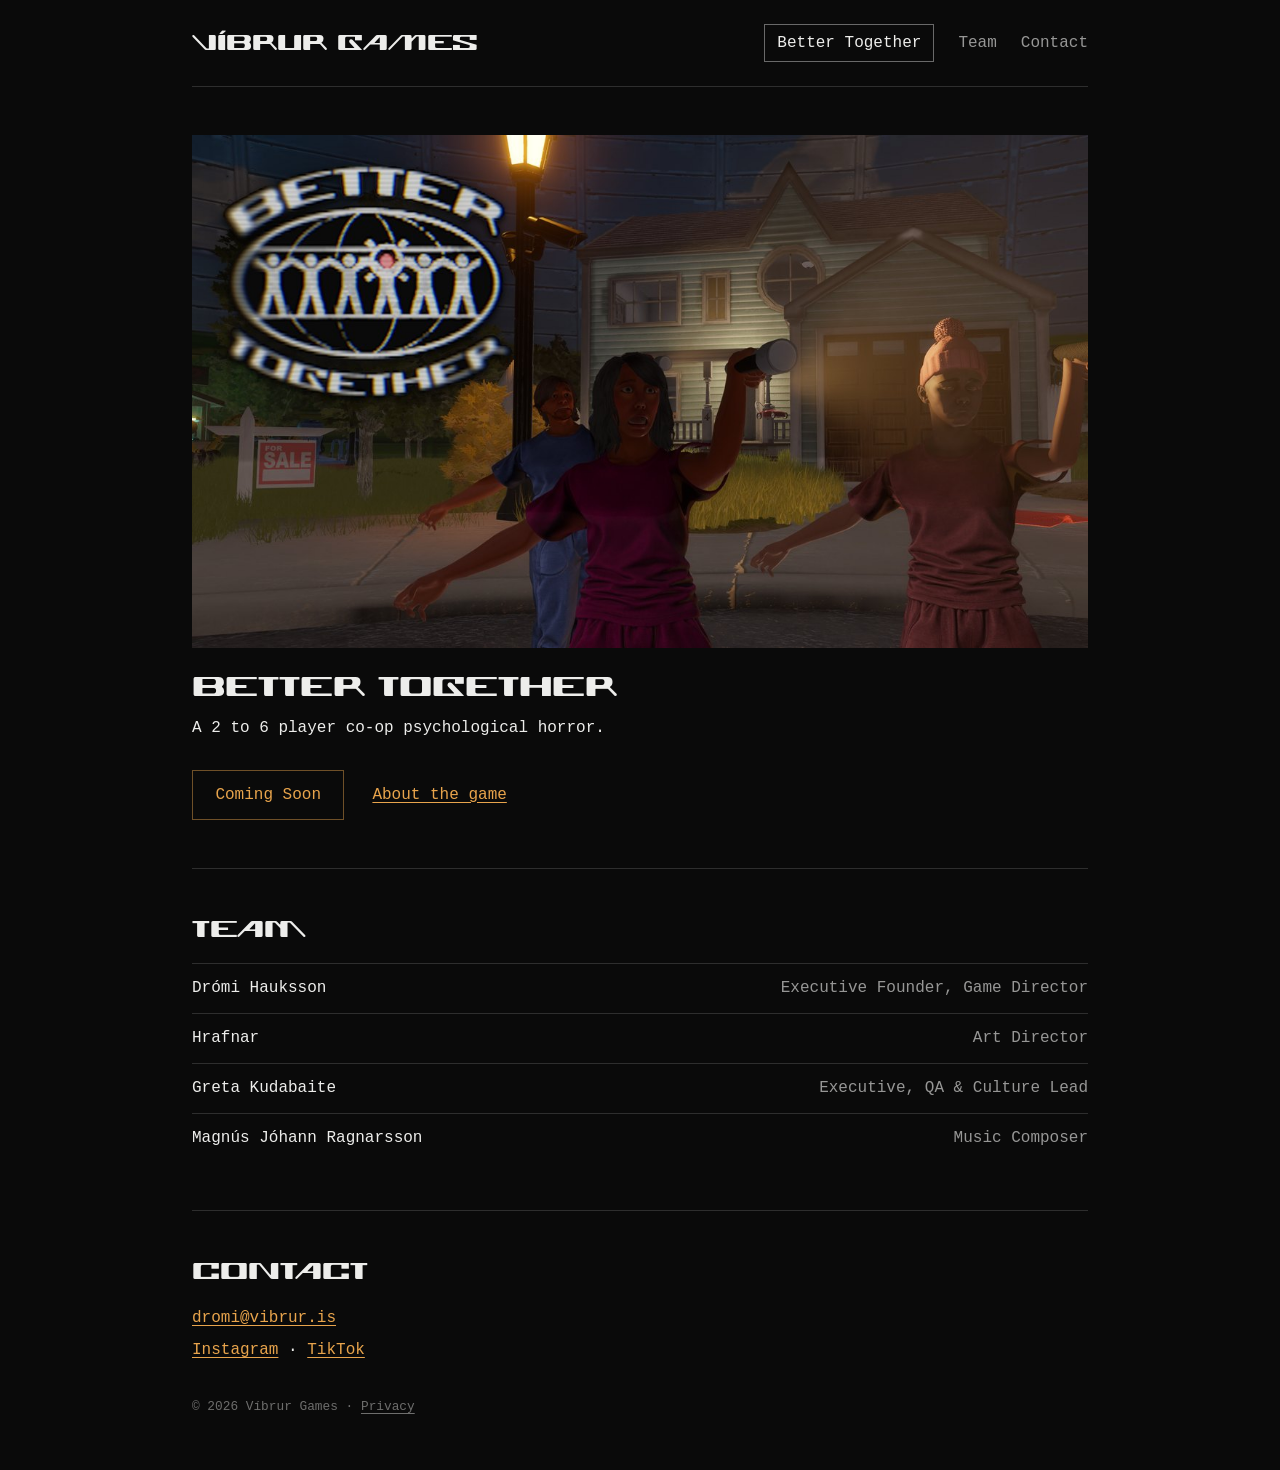
==== index.html @ 83a2fe34 "Better Together page: full-res splash logo, the game's icon as favicon The logo is now a plain crop " ====
<!DOCTYPE html>
<html lang="en">
<head>
<meta charset="utf-8">
<meta name="viewport" content="width=device-width, initial-scale=1">
<meta http-equiv="Content-Security-Policy" content="default-src 'self'; script-src 'self'; style-src 'self'; img-src 'self' data:; connect-src 'self'; object-src 'none'; base-uri 'self'; form-action 'none'">
<meta name="referrer" content="strict-origin-when-cross-origin">
<title>Víbrur Games</title>
<meta name="description" content="Víbrur Games is an independent game development team based in Reykjavík, Iceland, making Better Together, a 2 to 6 player co-op psychological horror.">
<meta name="theme-color" content="#0a0a0a">
<meta name="color-scheme" content="dark">
<link rel="icon" href="/favicon.ico" sizes="any">
<link rel="apple-touch-icon" href="/apple-touch-icon.png">
<link rel="preload" href="/fonts/superglue.otf" as="font" type="font/otf" crossorigin>
<link rel="stylesheet" href="/styles.css">
<link rel="canonical" href="https://vibrur.is/">

<meta property="og:type" content="website">
<meta property="og:site_name" content="Víbrur Games">
<meta property="og:title" content="Víbrur Games">
<meta property="og:description" content="An independent game development team based in Reykjavík, Iceland. Making Better Together, a 2 to 6 player co-op psychological horror.">
<meta property="og:url" content="https://vibrur.is/">
<meta property="og:image" content="https://vibrur.is/better-together/share.jpg">
<meta property="og:image:width" content="1200">
<meta property="og:image:height" content="630">
<meta property="og:image:alt" content="Better Together logo over three friends with torches on a suburban street at night">
<meta name="twitter:card" content="summary_large_image">

<script type="application/ld+json">
{
  "@context": "https://schema.org",
  "@type": "Organization",
  "name": "Víbrur Games",
  "alternateName": "Drómi",
  "url": "https://vibrur.is/",
  "email": "dromi@vibrur.is",
  "description": "An independent game development team based in Reykjavík, Iceland.",
  "address": {
    "@type": "PostalAddress",
    "addressLocality": "Reykjavík",
    "addressCountry": "IS"
  },
  "founder": {
    "@type": "Person",
    "name": "Drómi Hauksson",
    "jobTitle": "Executive Founder, Game Director"
  },
  "sameAs": [
    "https://www.instagram.com/vibrur",
    "https://www.tiktok.com/@vibrur"
  ]
}
</script>
</head>
<body>

<header class="top wrap">
  <h1 class="wordmark">Víbrur Games</h1>
  <nav aria-label="Main">
    <a class="tab" href="/better-together/">Better Together</a>
    <a href="#team">Team</a>
    <a href="#contact">Contact</a>
  </nav>
</header>

<main class="wrap">

  <section class="game-card">
    <a href="/better-together/"><img src="/better-together/capsule.jpg" width="1232" height="706" alt="Better Together logo over three friends with torches on a suburban street at night"></a>
    <h2><a href="/better-together/">Better Together</a></h2>
    <p>A 2 to 6 player co-op psychological horror.</p>
    <div class="links">
      <span class="btn soon">Coming Soon</span>
      <a href="/better-together/">About the game</a>
    </div>
  </section>

  <section id="team">
    <h2>Team</h2>
    <ul class="people">
      <li><span>Drómi Hauksson</span> <span class="role">Executive Founder, Game Director</span></li>
      <li><span>Hrafnar</span> <span class="role">Art Director</span></li>
      <li><span>Greta Kudabaite</span> <span class="role">Executive, QA &amp; Culture Lead</span></li>
      <li><span>Magnús Jóhann Ragnarsson</span> <span class="role">Music Composer</span></li>
    </ul>
  </section>

</main>

<footer class="wrap" id="contact">
  <div class="foot">
    <h2>Contact</h2>
    <p><a href="mailto:dromi@vibrur.is">dromi@vibrur.is</a></p>
    <p><a href="https://www.instagram.com/vibrur" rel="noreferrer">Instagram</a> · <a href="https://www.tiktok.com/@vibrur" rel="noreferrer">TikTok</a></p>
    <p class="small">&copy; 2026 Víbrur Games · <a href="/privacy-policy/">Privacy</a></p>
  </div>
</footer>

</body>
</html>
---- styles.css ----
/* víbrur games. colours and fonts are the game's own (bt_ui_tokens.css) */

/* superglue by raymond larabie, cc0. the game's menu title face */
@font-face {
  font-family: "Superglue";
  src: url("/fonts/superglue.otf") format("opentype");
  font-display: swap;
}

:root {
  --bg: #0a0a0a;
  --panel: #101011;
  --panel-2: #17181a;
  --ink: #ededeb;
  --dim: rgba(237, 237, 235, 0.62);
  --faint: rgba(237, 237, 235, 0.44);
  --line: rgba(237, 237, 235, 0.16);
  --line-strong: rgba(237, 237, 235, 0.42);
  --accent: #e8a44c;
  --accent-line: rgba(232, 164, 76, 0.45);
  --danger: #ef1d20;
  --display: "Superglue", "Cascadia Mono", Consolas, monospace;
  --mono: "Cascadia Mono", Consolas, "SF Mono", Menlo, monospace;
  color-scheme: dark;
}

* { box-sizing: border-box; }

html { background: var(--bg); }

body {
  margin: 0;
  background: var(--bg);
  color: var(--ink);
  font: 16px/1.65 var(--mono);
  -webkit-text-size-adjust: 100%;
}

a { color: var(--accent); text-underline-offset: 3px; }
a:hover { color: var(--ink); }

:focus-visible { outline: 2px solid var(--ink); outline-offset: 3px; }

::selection { background: var(--accent); color: var(--bg); }

img { display: block; max-width: 100%; height: auto; }

h1, h2, h3 {
  font-family: var(--display);
  font-weight: normal;
  line-height: 1.2;
  margin: 0 0 1.25rem;
}

h2 { font-size: 1.35rem; }

p { margin: 0 0 1rem; }

.visually-hidden {
  position: absolute;
  width: 1px; height: 1px;
  padding: 0; margin: -1px;
  overflow: hidden;
  clip: rect(0, 0, 0, 0);
  white-space: nowrap;
  border: 0;
}

.wrap {
  max-width: 60rem;
  margin: 0 auto;
  padding-left: 1rem;
  padding-right: 1rem;
}

@media (min-width: 40rem) {
  .wrap { padding-left: 2rem; padding-right: 2rem; }
}

/* ---- header ---- */

.top {
  display: flex;
  flex-wrap: wrap;
  align-items: center;
  justify-content: space-between;
  gap: 1rem 2rem;
  padding-top: 1.5rem;
  padding-bottom: 1.5rem;
}

.wordmark {
  font-family: var(--display);
  font-size: 1.25rem;
  line-height: 1;
  color: var(--ink);
  text-decoration: none;
  margin: 0;
}

.top nav {
  display: flex;
  flex-wrap: wrap;
  align-items: center;
  gap: 0.5rem 1.5rem;
}

.top nav a { color: var(--dim); text-decoration: none; }
.top nav a:hover { color: var(--ink); }

/* the game gets a real tab; it inverts on its own page like a menu tab in game */
.top nav .tab {
  color: var(--ink);
  border: 1px solid var(--line-strong);
  padding: 0.3rem 0.75rem;
}

.top nav .tab:hover,
.top nav .tab[aria-current="page"] {
  background: var(--ink);
  border-color: var(--ink);
  color: var(--bg);
}

/* ---- sections ---- */

main section {
  padding: 3rem 0;
  border-top: 1px solid var(--line);
}

@media (max-width: 40rem) {
  main section { padding: 2.25rem 0; }
}

.btn {
  display: inline-block;
  font: inherit;
  color: var(--ink);
  background: none;
  border: 1px solid var(--ink);
  padding: 0.7rem 1.4rem;
  text-decoration: none;
  cursor: pointer;
}

.btn:hover { background: var(--ink); color: var(--bg); }

/* stands in for the wishlist link until the steam page is public */
.btn.soon,
.btn.soon:hover {
  color: var(--accent);
  border-color: var(--accent-line);
  background: none;
  cursor: default;
}

.links {
  display: flex;
  flex-wrap: wrap;
  align-items: center;
  gap: 1rem 1.75rem;
  margin-top: 1.75rem;
}

/* ---- home: the game block ---- */

.game-card img { width: 100%; background: var(--panel); }

.game-card h2 { margin: 1.5rem 0 0.75rem; font-size: clamp(1.2rem, 5.2vw, 1.6rem); }
.game-card h2 a { color: var(--ink); text-decoration: none; }
.game-card h2 a:hover { color: var(--accent); }

/* ---- team ---- */

.people {
  list-style: none;
  margin: 0;
  padding: 0;
}

.people li {
  display: flex;
  flex-wrap: wrap;
  justify-content: space-between;
  gap: 0 1.5rem;
  padding: 0.7rem 0;
  border-top: 1px solid var(--line);
}

.people .role { color: var(--dim); }

/* stack every row on phones so short roles don't sit differently from long ones */
@media (max-width: 40rem) {
  .people li { display: block; }
  .people .role { display: block; }
}

/* ---- better together page ---- */

.game-head {
  text-align: center;
  padding: 2.5rem 0 3rem;
  border-top: 1px solid var(--line);
}

.game-head h1 { margin: 0 auto 2rem; max-width: 24rem; }
.game-head h1 img { margin: 0 auto; width: 100%; }

.blurb {
  max-width: 36rem;
  margin: 0 auto 2rem;
  text-align: left;
}

.shots {
  display: grid;
  grid-template-columns: 1fr 1fr;
  gap: 0.75rem;
}

.shots a { display: block; }
.shots .wide { grid-column: 1 / -1; }
.shots img { width: 100%; aspect-ratio: 16 / 9; background: var(--panel); }

@media (max-width: 40rem) {
  .shots { grid-template-columns: 1fr; }
}

.facts {
  display: grid;
  grid-template-columns: max-content 1fr;
  gap: 0.5rem 2rem;
  margin: 0;
}

.facts dt { color: var(--dim); }
.facts dd { margin: 0; }

@media (max-width: 30rem) {
  .facts { grid-template-columns: 1fr; gap: 0; }
  .facts dd { margin-bottom: 0.75rem; }
}

/* ---- privacy page ---- */

.legal section { max-width: 42rem; }
.legal .updated { color: var(--dim); font-size: 0.85rem; }
.legal h3 { font-family: var(--mono); font-size: 1rem; font-weight: bold; margin: 2.25rem 0 0.6rem; }
.legal ul { margin: 0 0 1rem; padding-left: 1.2rem; }
.legal li { margin: 0 0 0.6rem; }

/* ---- footer ---- */

.foot {
  border-top: 1px solid var(--line);
  padding-top: 3rem;
  padding-bottom: 3rem;
}

.foot p { margin: 0 0 0.35rem; }
.foot .small { margin-top: 2rem; font-size: 0.8rem; color: var(--faint); }
.foot .small a { color: var(--faint); }
.foot .small a:hover { color: var(--ink); }
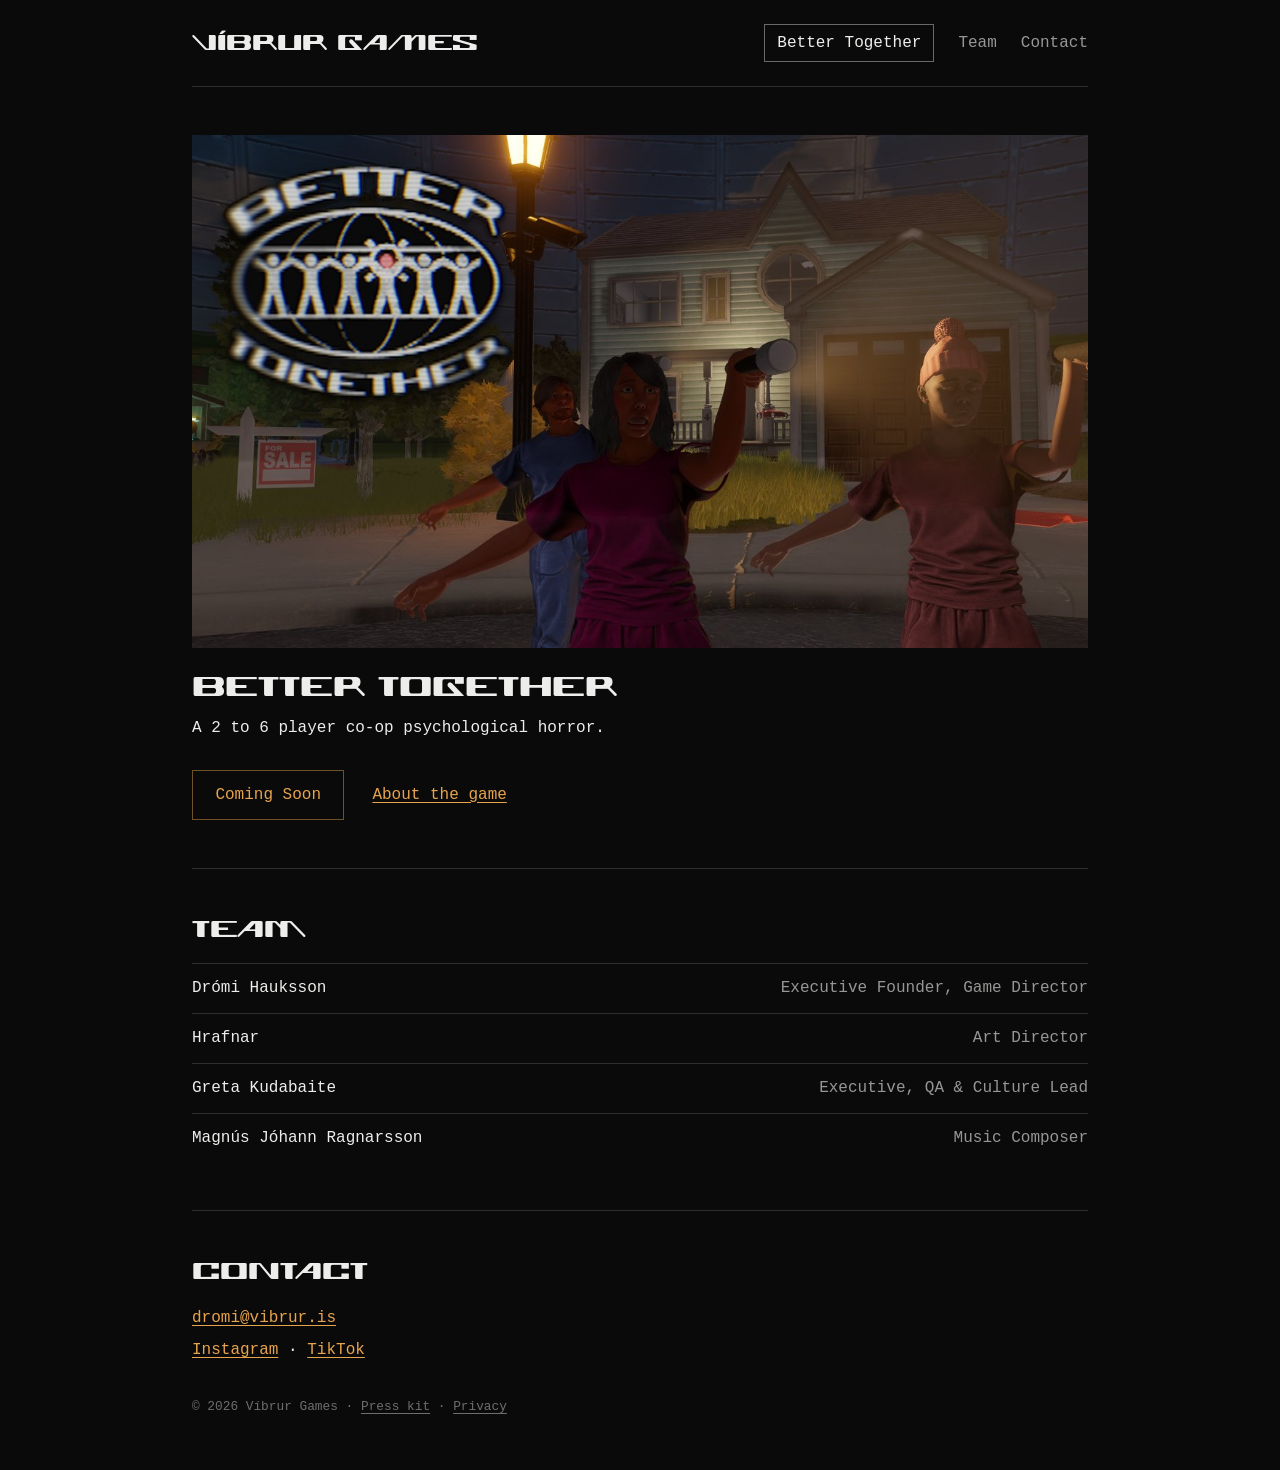
==== commit 1f982103: "Press kit page /press/ has the facts, the Steam description, the streaming line (stream and monetize" ====
--- a/index.html
+++ b/index.html
@@ -77,7 +77,7 @@
 
   <section id="team">
     <h2>Team</h2>
-    <ul class="people">
+    <ul class="rows">
       <li><span>Drómi Hauksson</span> <span class="role">Executive Founder, Game Director</span></li>
       <li><span>Hrafnar</span> <span class="role">Art Director</span></li>
       <li><span>Greta Kudabaite</span> <span class="role">Executive, QA &amp; Culture Lead</span></li>
@@ -92,7 +92,7 @@
     <h2>Contact</h2>
     <p><a href="mailto:dromi@vibrur.is">dromi@vibrur.is</a></p>
     <p><a href="https://www.instagram.com/vibrur" rel="noreferrer">Instagram</a> · <a href="https://www.tiktok.com/@vibrur" rel="noreferrer">TikTok</a></p>
-    <p class="small">&copy; 2026 Víbrur Games · <a href="/privacy-policy/">Privacy</a></p>
+    <p class="small">&copy; 2026 Víbrur Games · <a href="/press/">Press kit</a> · <a href="/privacy-policy/">Privacy</a></p>
   </div>
 </footer>
 
--- a/styles.css
+++ b/styles.css
@@ -52,7 +52,9 @@
   margin: 0 0 1.25rem;
 }
 
-h2 { font-size: 1.35rem; }
+/* superglue is wide; single words like SCREENSHOTS must fit a 320 px phone */
+h1 { font-size: clamp(1.5rem, 8vw, 2rem); }
+h2 { font-size: clamp(1.1rem, 5.5vw, 1.35rem); }
 
 p { margin: 0 0 1rem; }
 
@@ -133,6 +135,8 @@
   main section { padding: 2.25rem 0; }
 }
 
+main section > p { max-width: 44rem; }
+
 .btn {
   display: inline-block;
   font: inherit;
@@ -173,13 +177,13 @@
 
 /* ---- team ---- */
 
-.people {
+.rows {
   list-style: none;
   margin: 0;
   padding: 0;
 }
 
-.people li {
+.rows li {
   display: flex;
   flex-wrap: wrap;
   justify-content: space-between;
@@ -188,12 +192,12 @@
   border-top: 1px solid var(--line);
 }
 
-.people .role { color: var(--dim); }
+.rows .role { color: var(--dim); }
 
 /* stack every row on phones so short roles don't sit differently from long ones */
 @media (max-width: 40rem) {
-  .people li { display: block; }
-  .people .role { display: block; }
+  .rows li { display: block; }
+  .rows .role { display: block; }
 }
 
 /* ---- better together page ---- */
@@ -241,6 +245,46 @@
   .facts { grid-template-columns: 1fr; gap: 0; }
   .facts dd { margin-bottom: 0.75rem; }
 }
+
+/* ---- screenshot viewer ---- */
+
+.viewer {
+  width: 100%;
+  height: 100%;
+  height: 100dvh;
+  max-width: none;
+  max-height: none;
+  margin: 0;
+  padding: 0;
+  border: 0;
+  overflow: hidden;
+  background: var(--bg);
+  color: var(--ink);
+}
+
+.viewer[open] { display: flex; flex-direction: column; }
+.viewer::backdrop { background: var(--bg); }
+
+.viewer img {
+  flex: 1;
+  min-height: 0;
+  width: 100%;
+  object-fit: contain;
+}
+
+.viewer-bar {
+  display: flex;
+  align-items: center;
+  gap: 1rem;
+  padding: 1rem;
+  padding-bottom: max(1rem, env(safe-area-inset-bottom));
+  font-variant-numeric: tabular-nums;
+}
+
+.viewer-bar .btn { padding: 0.55rem 1.1rem; }
+.viewer-close { margin-left: auto; }
+
+html.viewer-open { overflow: hidden; }
 
 /* ---- privacy page ---- */
 
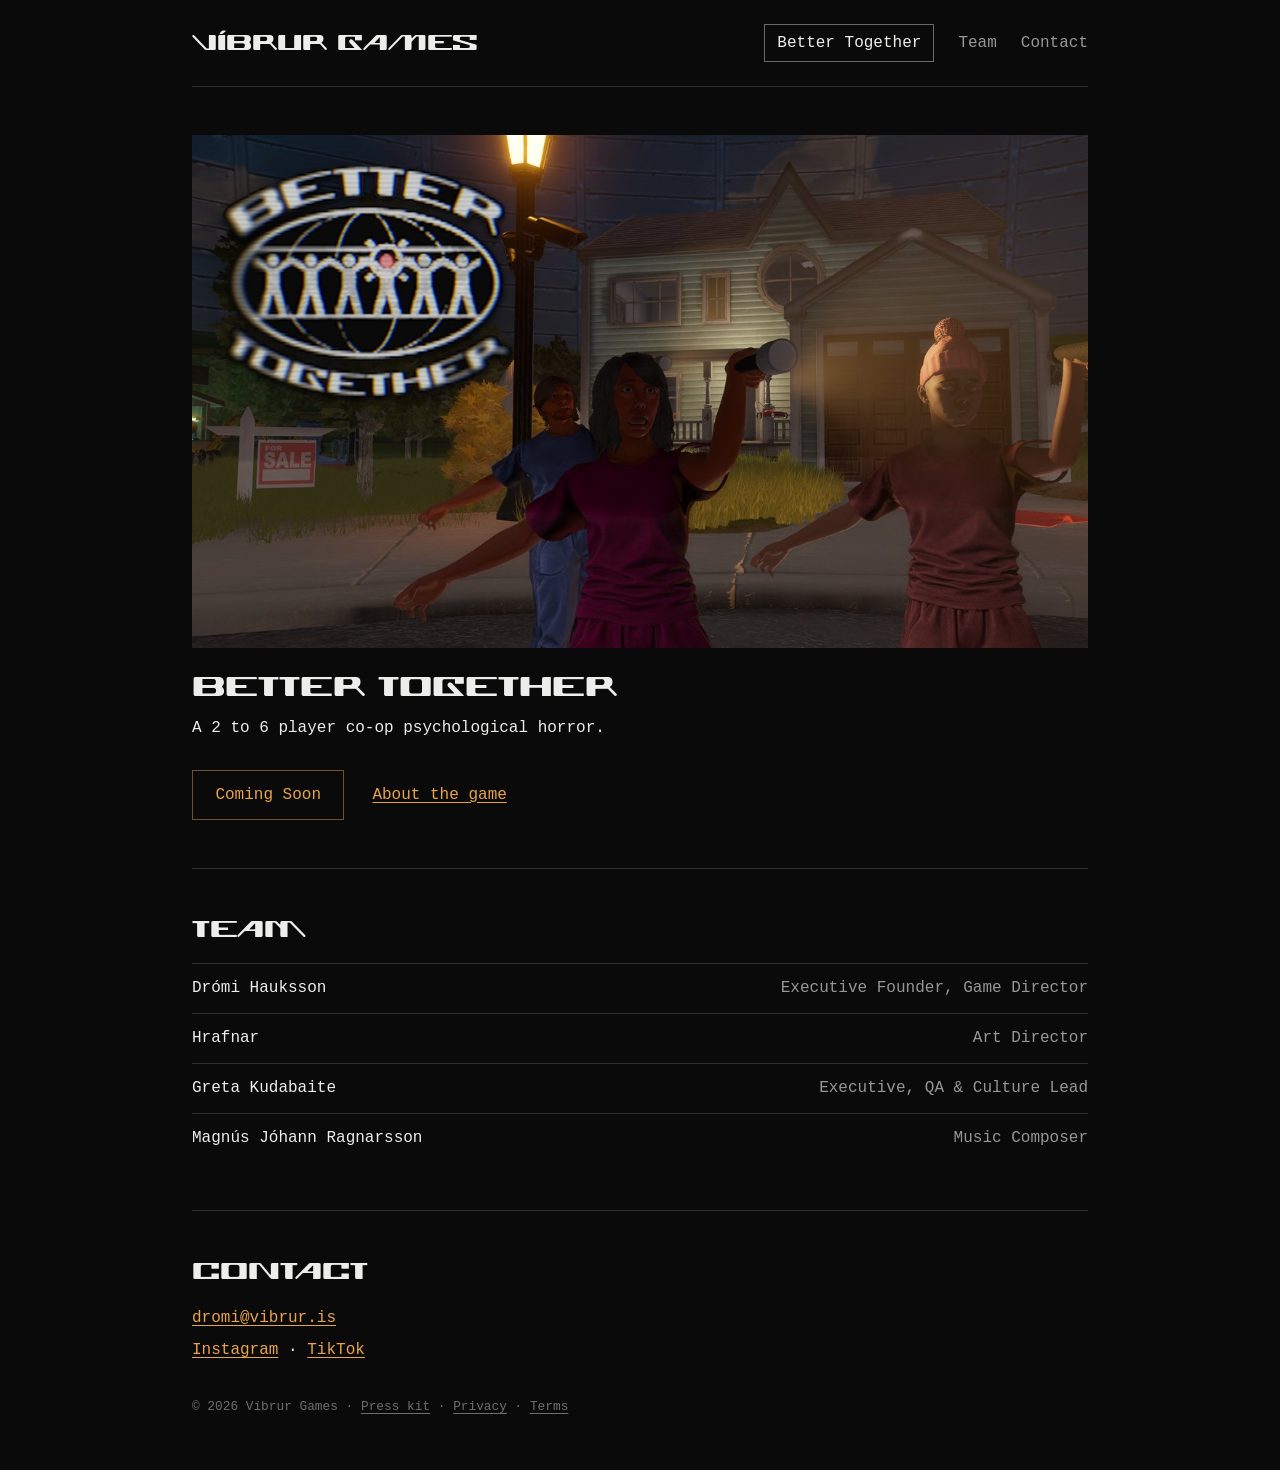
==== commit cad0e201: "Terms page for the site, the game and the Discord app" ====
--- a/index.html
+++ b/index.html
@@ -5,11 +5,12 @@
 <meta name="viewport" content="width=device-width, initial-scale=1">
 <meta http-equiv="Content-Security-Policy" content="default-src 'self'; script-src 'self'; style-src 'self'; img-src 'self' data:; connect-src 'self'; object-src 'none'; base-uri 'self'; form-action 'none'">
 <meta name="referrer" content="strict-origin-when-cross-origin">
-<title>Víbrur Games</title>
-<meta name="description" content="Víbrur Games is an independent game development team based in Reykjavík, Iceland, making Better Together, a 2 to 6 player co-op psychological horror.">
+<title>Víbrur Games · Better Together</title>
+<meta name="description" content="Víbrur Games is an independent game studio in Reykjavík, Iceland, making Better Together, a 2 to 6 player co-op psychological horror game coming to Steam.">
 <meta name="theme-color" content="#0a0a0a">
 <meta name="color-scheme" content="dark">
 <link rel="icon" href="/favicon.ico" sizes="any">
+<link rel="icon" href="/favicon-192.png" type="image/png" sizes="192x192">
 <link rel="apple-touch-icon" href="/apple-touch-icon.png">
 <link rel="preload" href="/fonts/superglue.otf" as="font" type="font/otf" crossorigin>
 <link rel="stylesheet" href="/styles.css">
@@ -18,7 +19,7 @@
 <meta property="og:type" content="website">
 <meta property="og:site_name" content="Víbrur Games">
 <meta property="og:title" content="Víbrur Games">
-<meta property="og:description" content="An independent game development team based in Reykjavík, Iceland. Making Better Together, a 2 to 6 player co-op psychological horror.">
+<meta property="og:description" content="Víbrur Games is an independent game studio in Reykjavík, Iceland, making Better Together, a 2 to 6 player co-op psychological horror game coming to Steam.">
 <meta property="og:url" content="https://vibrur.is/">
 <meta property="og:image" content="https://vibrur.is/better-together/share.jpg">
 <meta property="og:image:width" content="1200">
@@ -29,9 +30,18 @@
 <script type="application/ld+json">
 {
   "@context": "https://schema.org",
+  "@type": "WebSite",
+  "name": "Víbrur Games",
+  "alternateName": ["Vibrur Games", "vibrur.is"],
+  "url": "https://vibrur.is/"
+}
+</script>
+<script type="application/ld+json">
+{
+  "@context": "https://schema.org",
   "@type": "Organization",
   "name": "Víbrur Games",
-  "alternateName": "Drómi",
+  "alternateName": ["Vibrur Games", "Drómi"],
   "url": "https://vibrur.is/",
   "email": "dromi@vibrur.is",
   "description": "An independent game development team based in Reykjavík, Iceland.",
@@ -92,7 +102,7 @@
     <h2>Contact</h2>
     <p><a href="mailto:dromi@vibrur.is">dromi@vibrur.is</a></p>
     <p><a href="https://www.instagram.com/vibrur" rel="noreferrer">Instagram</a> · <a href="https://www.tiktok.com/@vibrur" rel="noreferrer">TikTok</a></p>
-    <p class="small">&copy; 2026 Víbrur Games · <a href="/press/">Press kit</a> · <a href="/privacy-policy/">Privacy</a></p>
+    <p class="small">&copy; 2026 Víbrur Games · <a href="/press/">Press kit</a> · <a href="/privacy-policy/">Privacy</a> · <a href="/terms/">Terms</a></p>
   </div>
 </footer>
 
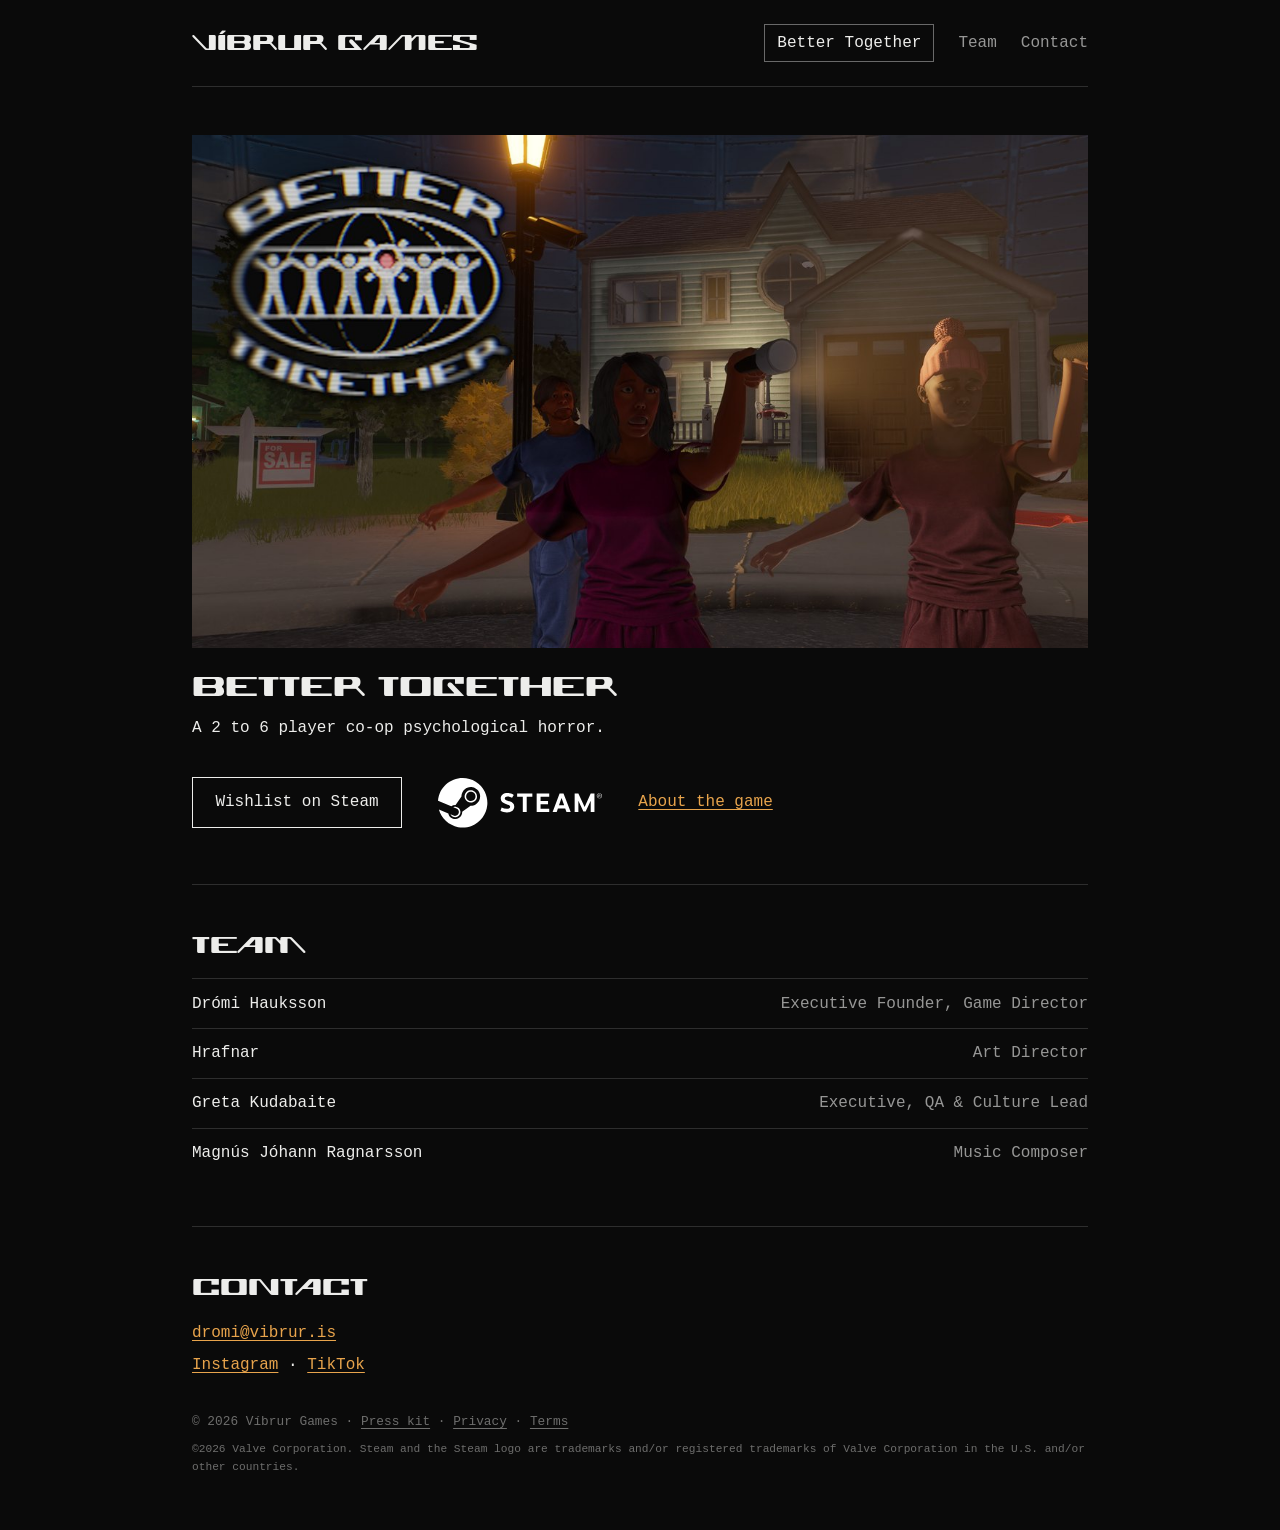
==== commit d8b6c476: "Steam page is live: wishlist button and Valve's Steam logo The Coming Soon placeholders on / and /be" ====
--- a/index.html
+++ b/index.html
@@ -80,7 +80,8 @@
     <h2><a href="/better-together/">Better Together</a></h2>
     <p>A 2 to 6 player co-op psychological horror.</p>
     <div class="links">
-      <span class="btn soon">Coming Soon</span>
+      <a class="btn" href="https://store.steampowered.com/app/726680/Better_Together/" rel="noreferrer">Wishlist on Steam</a>
+      <a class="steam-logo" href="https://store.steampowered.com/app/726680/Better_Together/" rel="noreferrer"><img src="/steam-logo.svg" width="164" height="50" alt="Steam"></a>
       <a href="/better-together/">About the game</a>
     </div>
   </section>
@@ -103,6 +104,7 @@
     <p><a href="mailto:dromi@vibrur.is">dromi@vibrur.is</a></p>
     <p><a href="https://www.instagram.com/vibrur" rel="noreferrer">Instagram</a> · <a href="https://www.tiktok.com/@vibrur" rel="noreferrer">TikTok</a></p>
     <p class="small">&copy; 2026 Víbrur Games · <a href="/press/">Press kit</a> · <a href="/privacy-policy/">Privacy</a> · <a href="/terms/">Terms</a></p>
+    <p class="small legal">&copy;2026 Valve Corporation. Steam and the Steam logo are trademarks and/or registered trademarks of Valve Corporation in the U.S. and/or other countries.</p>
   </div>
 </footer>
 
--- a/styles.css
+++ b/styles.css
@@ -150,14 +150,9 @@
 
 .btn:hover { background: var(--ink); color: var(--bg); }
 
-/* stands in for the wishlist link until the steam page is public */
-.btn.soon,
-.btn.soon:hover {
-  color: var(--accent);
-  border-color: var(--accent-line);
-  background: none;
-  cursor: default;
-}
+/* valve's logo as is: 50 px tall, its own clear space, no words on it */
+.steam-logo { display: inline-block; padding: 0.5rem; line-height: 0; }
+.links .steam-logo img { width: auto; height: 50px; background: none; }
 
 .links {
   display: flex;
@@ -210,6 +205,7 @@
 
 .game-head h1 { margin: 0 auto 2rem; max-width: 24rem; }
 .game-head h1 img { margin: 0 auto; width: 100%; }
+.game-head .links { justify-content: center; }
 
 .blurb {
   max-width: 36rem;
@@ -304,5 +300,6 @@
 
 .foot p { margin: 0 0 0.35rem; }
 .foot .small { margin-top: 2rem; font-size: 0.8rem; color: var(--faint); }
+.foot .legal { margin-top: 0.5rem; font-size: 0.7rem; }
 .foot .small a { color: var(--faint); }
 .foot .small a:hover { color: var(--ink); }
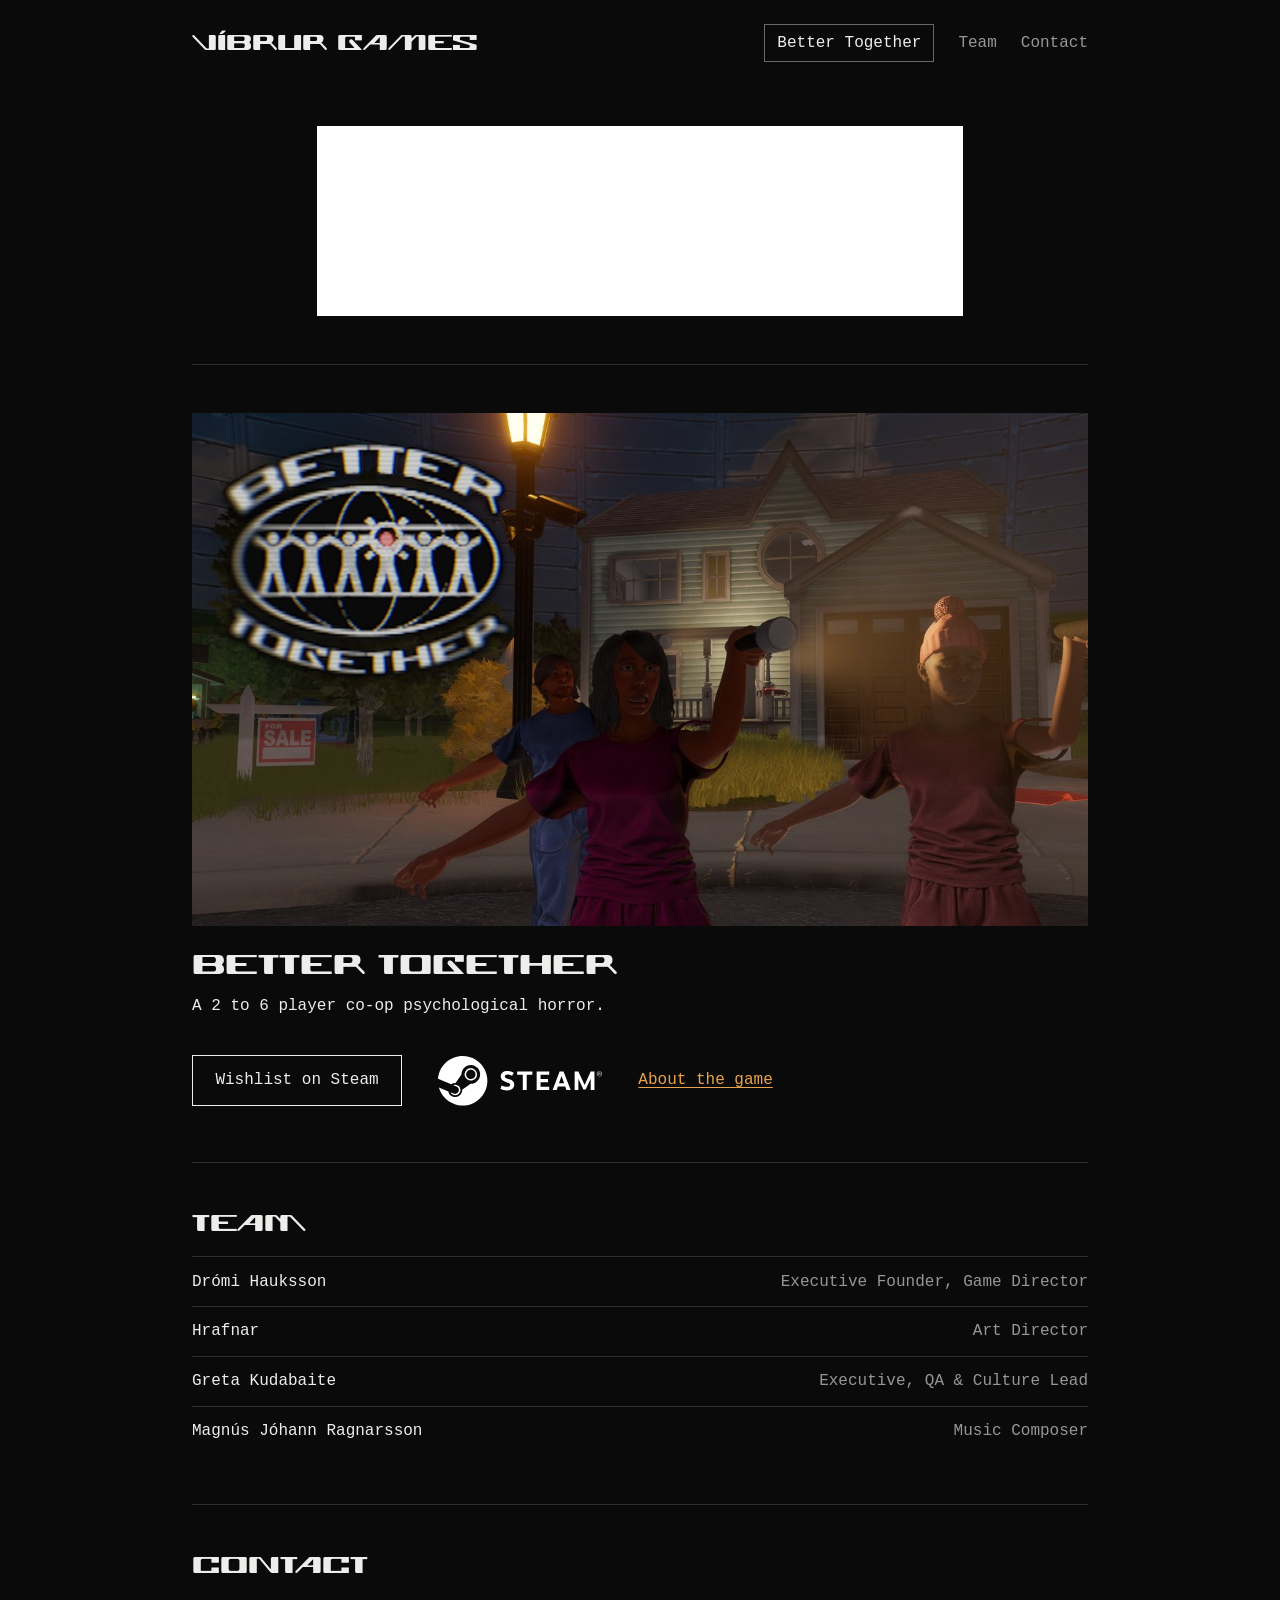
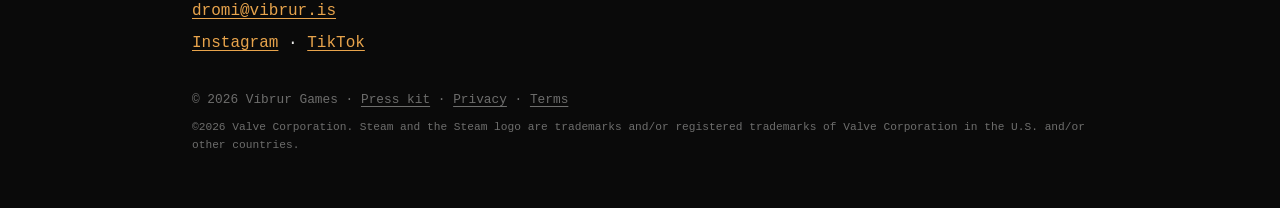
==== commit cd89eaa5: "Home: Steam widget first, privacy page says Steam loads there Valve's store widget sits at the top o" ====
--- a/index.html
+++ b/index.html
@@ -3,7 +3,7 @@
 <head>
 <meta charset="utf-8">
 <meta name="viewport" content="width=device-width, initial-scale=1">
-<meta http-equiv="Content-Security-Policy" content="default-src 'self'; script-src 'self'; style-src 'self'; img-src 'self' data:; connect-src 'self'; object-src 'none'; base-uri 'self'; form-action 'none'">
+<meta http-equiv="Content-Security-Policy" content="default-src 'self'; script-src 'self'; style-src 'self'; img-src 'self' data:; connect-src 'self'; object-src 'none'; base-uri 'self'; frame-src https://store.steampowered.com; form-action 'none'">
 <meta name="referrer" content="strict-origin-when-cross-origin">
 <title>Víbrur Games · Better Together</title>
 <meta name="description" content="Víbrur Games is an independent game studio in Reykjavík, Iceland, making Better Together, a 2 to 6 player co-op psychological horror game coming to Steam.">
@@ -75,6 +75,10 @@
 
 <main class="wrap">
 
+  <div class="steam-widget">
+    <iframe src="https://store.steampowered.com/widget/726680/" width="646" height="190" title="Better Together on Steam"></iframe>
+  </div>
+
   <section class="game-card">
     <a href="/better-together/"><img src="/better-together/capsule.jpg" width="1232" height="706" alt="Better Together logo over three friends with torches on a suburban street at night"></a>
     <h2><a href="/better-together/">Better Together</a></h2>
--- a/styles.css
+++ b/styles.css
@@ -164,6 +164,9 @@
 
 /* ---- home: the game block ---- */
 
+.steam-widget { padding: 2.5rem 0 3rem; }
+.steam-widget iframe { display: block; margin: 0 auto; width: 100%; max-width: 646px; height: 190px; border: 0; }
+
 .game-card img { width: 100%; background: var(--panel); }
 
 .game-card h2 { margin: 1.5rem 0 0.75rem; font-size: clamp(1.2rem, 5.2vw, 1.6rem); }
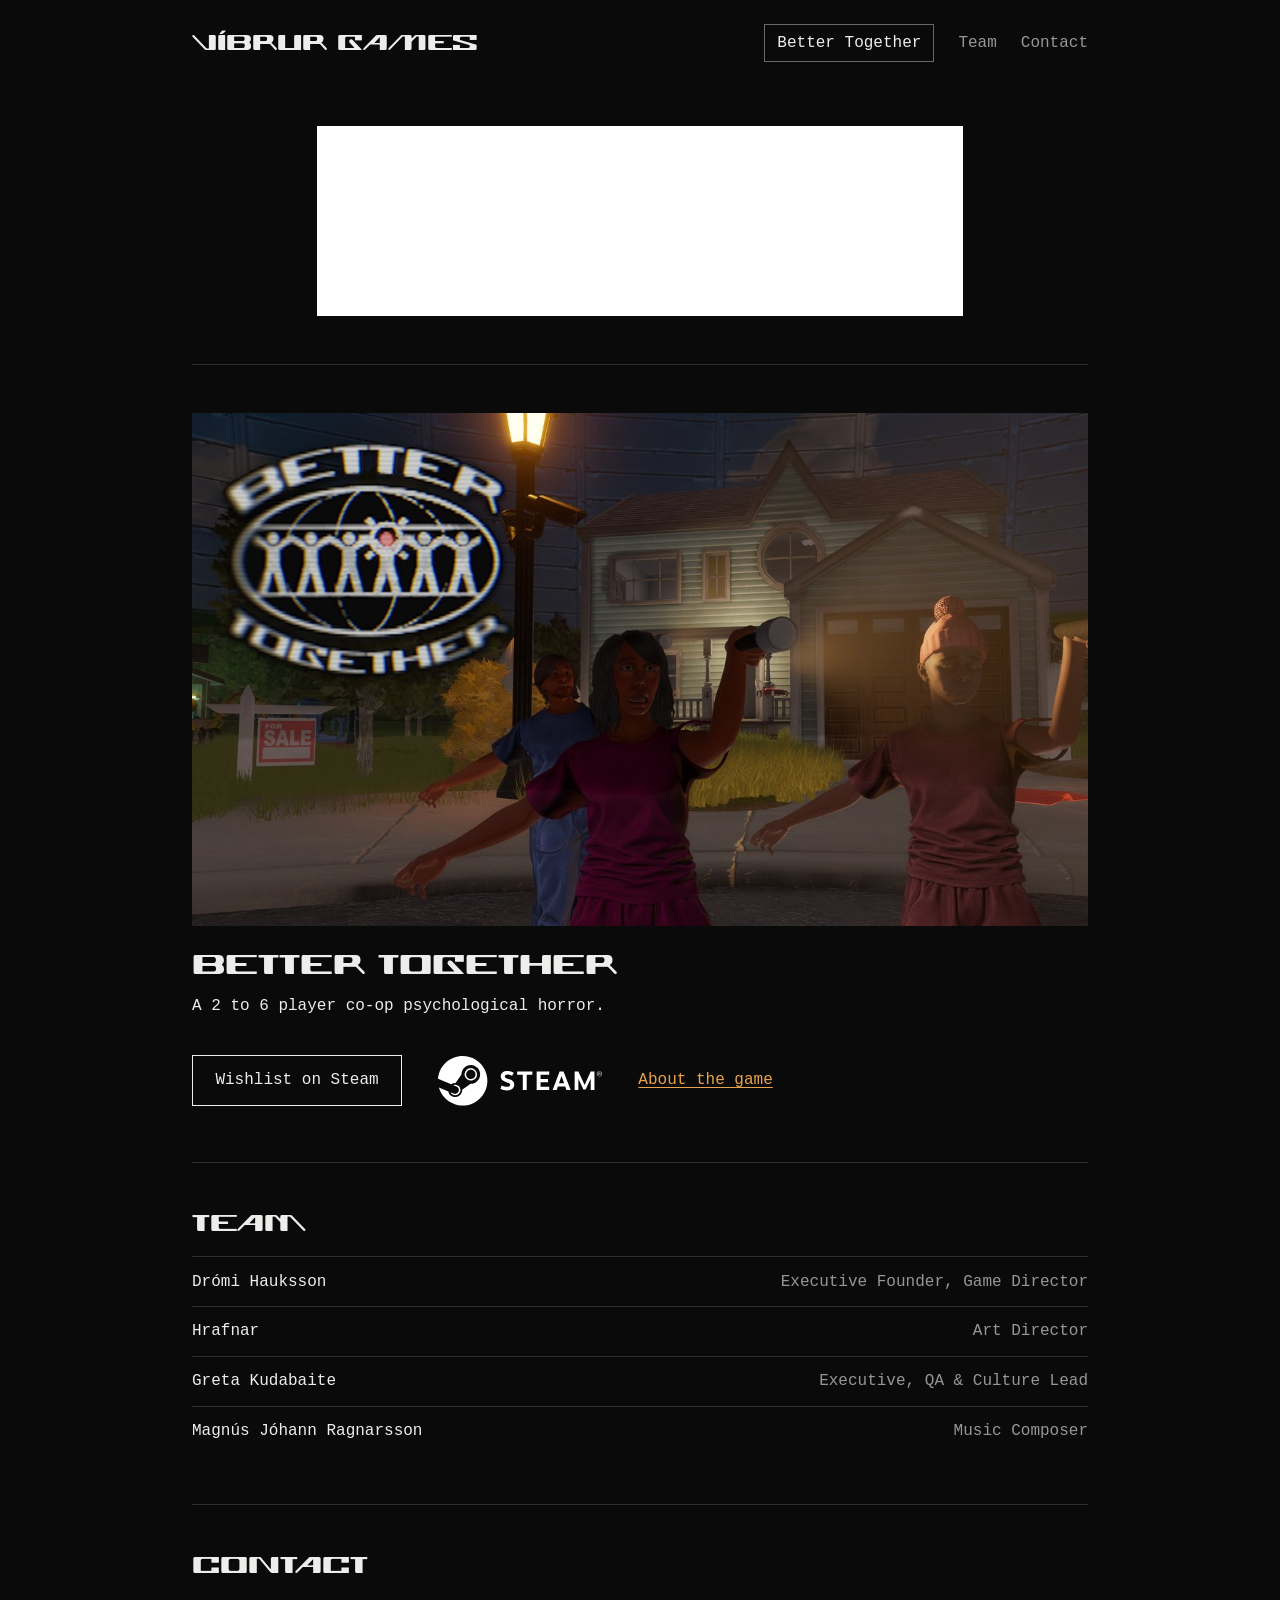
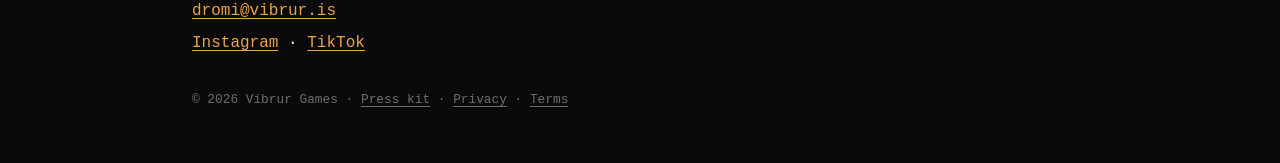
==== commit 2f3cc272: "Footer: drop the Valve trademark line" ====
--- a/index.html
+++ b/index.html
@@ -108,7 +108,6 @@
     <p><a href="mailto:dromi@vibrur.is">dromi@vibrur.is</a></p>
     <p><a href="https://www.instagram.com/vibrur" rel="noreferrer">Instagram</a> · <a href="https://www.tiktok.com/@vibrur" rel="noreferrer">TikTok</a></p>
     <p class="small">&copy; 2026 Víbrur Games · <a href="/press/">Press kit</a> · <a href="/privacy-policy/">Privacy</a> · <a href="/terms/">Terms</a></p>
-    <p class="small legal">&copy;2026 Valve Corporation. Steam and the Steam logo are trademarks and/or registered trademarks of Valve Corporation in the U.S. and/or other countries.</p>
   </div>
 </footer>
 
--- a/styles.css
+++ b/styles.css
@@ -303,6 +303,5 @@
 
 .foot p { margin: 0 0 0.35rem; }
 .foot .small { margin-top: 2rem; font-size: 0.8rem; color: var(--faint); }
-.foot .legal { margin-top: 0.5rem; font-size: 0.7rem; }
 .foot .small a { color: var(--faint); }
 .foot .small a:hover { color: var(--ink); }
